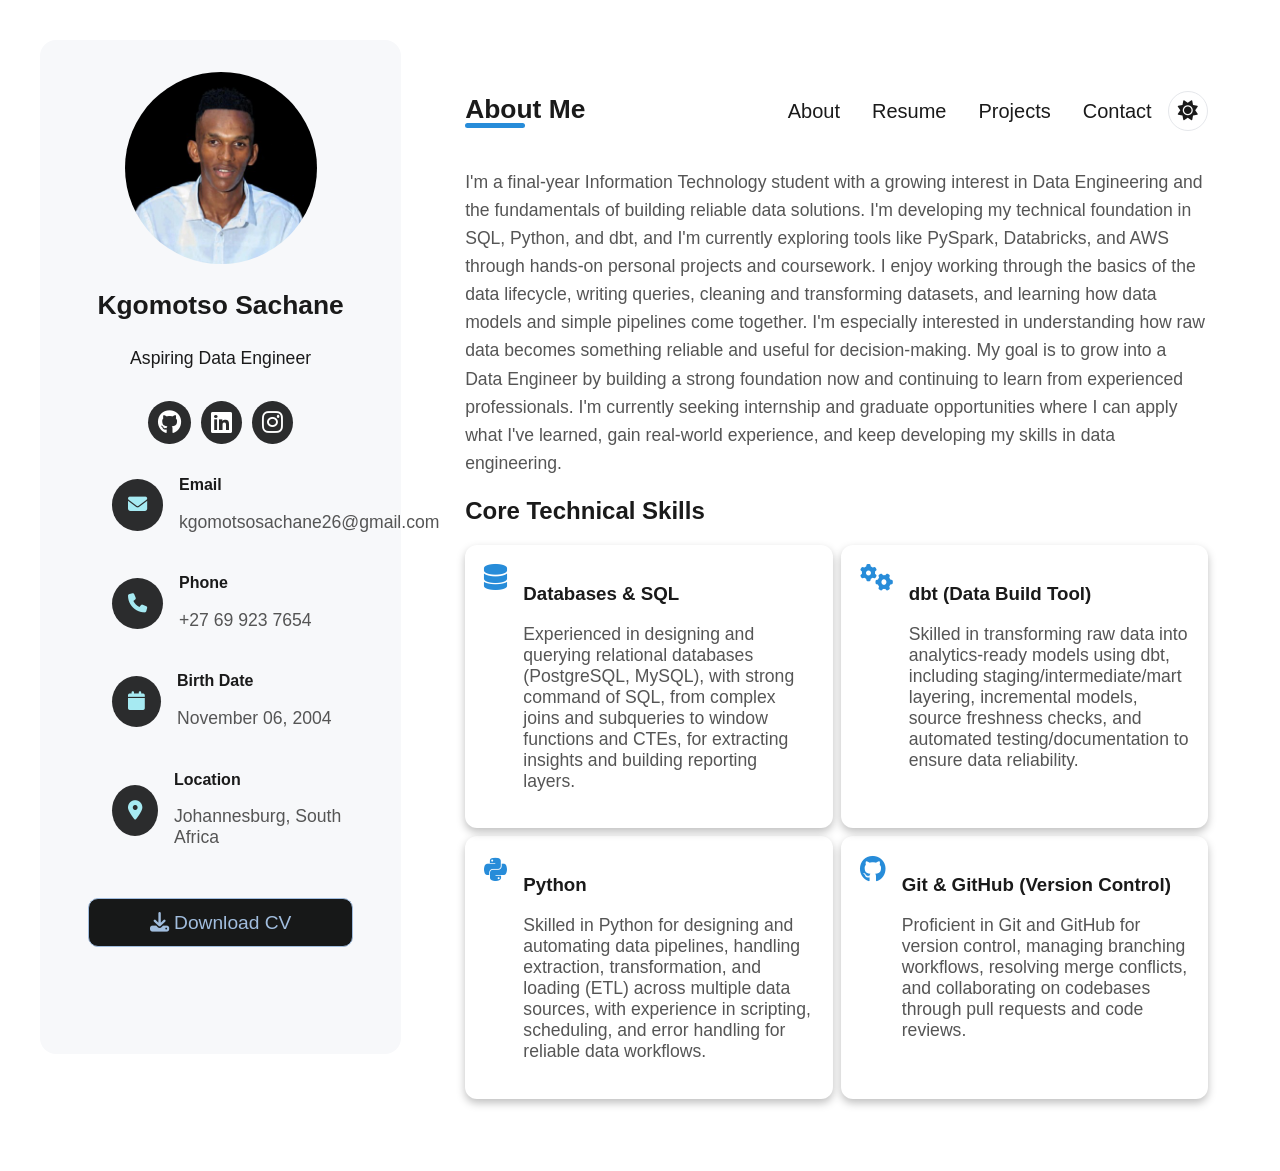
==== index.html @ eabf87fd "add potfolio pages and styling" ====
<!DOCTYPE html>
<html lang="en">

<head>
    <meta charset="UTF-8">
    <meta name="viewport" content="width=device-width, initial-scale=1.0">
    <title>Kgomotso-Sachane-Portfolio</title>
    <link rel="stylesheet" href="css/variables.css">
    <link rel="stylesheet" href="css/style.css">
    <link rel="stylesheet" href="css/layout.css">
    <link rel="stylesheet" href="css/components.css">
    <link rel="stylesheet" href="css/theme-toggle.css">
    <link rel="stylesheet" href="https://cdnjs.cloudflare.com/ajax/libs/font-awesome/6.5.1/css/all.min.css">
</head>

<body>

    <div class="container">

        <aside>

            <div class="profile">
                <img src="assets/images/profile.jpg" alt="Profile Picture">
            </div>

            <h3 class="name">Kgomotso Sachane</h3>
            <p class="role">Aspiring Data Engineer</p>

            <span class="underline"></span>


            <div class="social-links">
                <a href="https://github.com/kgomotsosachane" target="_blank">
                    <i class="fa-brands fa-github"></i>
                </a>

                <a href="https://www.linkedin.com/in/kgomotso-sachane/" target="_blank">
                    <i class="fa-brands fa-linkedin"></i>
                </a>

                <a href="https://www.instagram.com/kgomotso_sachane26/" target="_blank">
                    <i class="fa-brands fa-instagram"></i>
                </a>
            </div>


            <ul>

                <li>
                    <div class="contact-group">

                        <div class="contact-icon">
                            <i class="fas fa-envelope"></i>
                        </div>

                        <div class="contact-text">
                            <h3>Email</h3>
                            <a href="mailto:kgomotsosachane@gmail.com">
                                <p>kgomotsosachane26@gmail.com</p>
                            </a>
                        </div>

                    </div>
                </li>

                <li>
                    <div class="contact-group">
                        <div class="contact-icon">
                            <i class="fas fa-phone"></i>
                        </div>

                        <div class="contact-text">
                            <h3>Phone</h3>
                            <a href="tel:+27699237654">
                                <p>+27 69 923 7654</p>
                            </a>
                        </div>
                    </div>
                </li>

                <li>

                    <div class="contact-group">
                        <div class="contact-icon">
                            <i class="fas fa-calendar"></i>
                        </div>

                        <div class="contact-text">
                            <h3>Birth Date</h3>
                            <p>November 06, 2004</p>
                        </div>
                    </div>

                </li>

                <li>
                    <div class="contact-group">
                        <div class="contact-icon">
                            <i class="fas fa-map-marker-alt"></i>
                        </div>

                        <div class="contact-text">
                            <h3>Location</h3>
                            <p>Johannesburg, South Africa</p>
                        </div>
                    </div>

                </li>

            </ul>

            <div class="resume-link">
                <a href="documents/Resume.pdf" target="_blank">
                    <i class="fas fa-download"></i>
                    Download CV
                </a>
            </div>


        </aside>

        <main>

            <section id="about" class="page active">

                <div class="nav-hero">

                    <h1 class="title">
                        About Me
                    </h1>

                    <nav class="navbar">
                        <ul class="nav-list">
                            <li><a href="#about" data-target="about" class="active">About</a></li>
                            <li><a href="#resume" data-target="resume">Resume</a></li>
                            <li><a href="#projects" data-target="projects">Projects</a></li>
                            <li><a href="#contact" data-target="contact">Contact</a></li>
                        </ul>

                        <button class="theme-toggle" type="button" aria-label="Toggle light mode" aria-pressed="false">
                            <i class="fa-solid fa-sun"></i>
                            <i class="fa-solid fa-moon"></i>
                        </button>
                    </nav>


                    <span class="nav-underline"></span>

                </div>


                <p class="about-text">
                    I'm a final-year Information Technology student with a growing interest in Data Engineering and the
                    fundamentals of building reliable data solutions. I'm developing my technical foundation in SQL,
                    Python, and dbt, and I'm currently exploring tools like PySpark, Databricks, and AWS through
                    hands-on personal projects and coursework.

                    I enjoy working through the basics of the data lifecycle, writing queries, cleaning and
                    transforming datasets, and learning how data models and simple pipelines come together. I'm
                    especially interested in understanding how raw data becomes something reliable and useful for
                    decision-making.

                    My goal is to grow into a Data Engineer by building a strong foundation now and continuing to learn
                    from experienced professionals. I'm currently seeking internship and graduate opportunities where I
                    can apply what I've learned, gain real-world experience, and keep developing my skills in data
                    engineering.

                </p>

                <h2 class="skills-title; font-size: 2rem;">Core Technical Skills</h2>

                <div class="skills-container">

                    <div class="skill">

                        <div>

                            <i class="fa-solid fa-database" style="color: var(--color-accent-light);"></i>

                            <span>
                                <h3>Databases & SQL</h3>
                                <p>
                                    Experienced in designing and querying relational databases (PostgreSQL, MySQL), with
                                    strong command of SQL, from complex joins and subqueries to window functions and
                                    CTEs, for extracting insights and building reporting layers.
                                </p>
                            </span>
                        </div>


                    </div>

                    <div class="skill">
                        <div>

                            <i class="fa-solid fa-gears" style="color: var(--color-accent-light);"></i>

                            <span>
                                <h3>dbt (Data Build Tool)</h3>
                                <p>
                                    Skilled in transforming raw data into analytics-ready models using dbt, including
                                    staging/intermediate/mart layering, incremental models, source freshness checks, and
                                    automated testing/documentation to ensure data reliability.
                                </p>
                            </span>

                        </div>

                    </div>

                    <div class="skill">

                        <div>

                            <i class="fa-brands fa-python" style="color: var(--color-accent-light);"></i>
                            <span>
                                <h3>Python</h3>
                                <p>
                                    Skilled in Python for designing and automating data pipelines, handling extraction,
                                    transformation, and loading (ETL) across multiple data sources, with experience in
                                    scripting, scheduling, and error handling for reliable data workflows.
                                </p>
                            </span>


                        </div>


                    </div>

                    <div class="skill">

                        <div>

                            <i class="fa-brands fa-github" style="color: var(--color-accent-light);"></i>
                            <span>

                                <h3>Git & GitHub (Version Control)</h3>
                                <p>
                                    Proficient in Git and GitHub for version control, managing branching workflows,
                                    resolving merge conflicts, and collaborating on codebases through pull requests and
                                    code reviews.
                                </p>

                            </span>
                        </div>

                    </div>

                </div>


            </section>

            <section id="resume" class="page">

                <div class="nav-hero">

                    <h1 class="title">
                        Resume
                    </h1>

                    <nav class="navbar">
                        <ul class="nav-list">
                            <li><a href="#about" data-target="about" class="active">About</a></li>
                            <li><a href="#resume" data-target="resume">Resume</a></li>
                            <li><a href="#projects" data-target="projects">Projects</a></li>
                            <li><a href="#contact" data-target="contact">Contact</a></li>
                        </ul>

                        <button class="theme-toggle" type="button" aria-label="Toggle light mode" aria-pressed="false">
                            <i class="fa-solid fa-sun"></i>
                            <i class="fa-solid fa-moon"></i>
                        </button>
                    </nav>
                </div>

                <div class="resume-container">
                    <aside class="resume-nav">
                        <h4>ABOUT</h4>
                        <h2>Why Hire Me?</h2>
                        <p>
                            I deliver clean, efficient data pipelines. Fast learner. Problem-solver who prioritizes
                            collaboration and results.
                        </p>

                        <ul class="resume-menu">
                            <li>
                                <a href="#overview" data-target="resume" class="active">
                                    <i class="fa-solid fa-house"></i>
                                    <p>Overview</p>
                                </a>
                            </li>

                            <li>
                                <a href="#experience" data-target="experience">
                                    <i class="fa-regular fa-user"></i>
                                    <p>Experience</p>
                                </a>
                            </li>

                            <li>
                                <a href="#education" data-target="education">
                                    <i class="fa-solid fa-book"></i>
                                    <p>Education</p>
                                </a>
                            </li>

                            <li>
                                <a href="#technologies" data-target="technologies">
                                    <i class="fa-solid fa-code"></i>
                                    <p>Technologies</p>
                                </a>

                            </li>
                        </ul>
                    </aside>

                    <div class="resume-section" id="resume" class="overview">
                        <h1><span>Resume</span></h1>
                        <p>
                            <span style="font-size: 1.2rem;">
                                Aspiring Data Engineer with hands-on coursework and project experience in building
                                scalable data pipelines.
                            </span>
                        </p>

                        <span>
                            <a href="documents/Resume.pdf" target="_blank">
                                <i class="fas fa-download"></i>
                                Download Resume
                            </a>
                        </span>

                        <h4 style="color: rgb(36, 119, 178); font-weight: 600; font-size: 1rem;">NAVIGATE</h4>
                        <h2>Explore Sections</h2>

                        <div class="explore-cards">
                            <a href="#experience" data-target="experience" class="card">
                                <div class="card-header">
                                    <i class="fa-regular fa-user"></i>
                                    <h3>Experience</h3>
                                </div>
                                <p>
                                    Hands-on experience with SQL and modern data platforms, including querying, data
                                    analysis, and supporting data workflows
                                </p>
                            </a>

                            <a href="#education" data-target="education" class="card">
                                <div class="card-header">
                                    <i class="fa-solid fa-book"></i>
                                    <h3>Education</h3>
                                </div>
                                <p>Academic foundation in Information Technology and continuous learning.</p>
                            </a>

                            <a href="#technologies" data-target="technologies" class="card">
                                <div class="card-header">
                                    <i class="fa-solid fa-code"></i>
                                    <h3>Technologies</h3>
                                </div>
                                <p>5+ Technologies mastered</p>
                            </a>
                        </div>

                    </div>

                    <div class="resume-section" id="experience" class="expericene">
                        <h1>Experience</h1>

                    </div>

                    <div class="resume-section" id="education" class="education">
                        <h1>Educational Background</h1>
                        <p>
                            <span style="font-size: 1.1rem;">
                                A dedicated data engineer with a strong educational foundation in <span
                                    style="color: rgb(33, 91, 184);">Information Tehnology</span>,
                                continuously expanding my knowledge through hands-on experience and lifelong learning.
                            </span>
                        </p>

                        <div class="edu-card-group">
                            <div class="edu-card">
                                <h3>2024 - 2026</h3>
                                <h2>Dip Information Technology</h2>
                                <p>Vaal University of Tehnology</p>
                                <p>Vanderbijlpark, South Africa</p>
                            </div>

                            <div class="edu-card">
                                <h3>2018 - 2023</h3>
                                <h2>National Senior Certificate</h2>
                                <p>Zitikeni Secondary School</p>
                                <p>Gauteng, South Africa</p>
                            </div>

                            <div class="edu-card">
                                <h3>2011 - 2017</h3>
                                <h2>Primary Education</h2>
                                <p>Moriting Primary Shool</p>
                                <p>Gauteng, South Africa</p>
                            </div>
                        </div>

                        <p style="font-size: 1.25rem; font-weight: 600;">Mindset</p>
                        <h2 style="font-size: 1.85rem;">Learning Philosophy</h2>

                        <div class="mindset-cards">

                            <div class="m-card">
                                <h2>01</h2>
                                <h3>Continuous Learning</h3>

                                <p>
                                    Stay current with evolving technologies through courses, documentation, and hands-on
                                    experimentation.
                                </p>
                            </div>

                            <div class="m-card">
                                <h2>02</h2>
                                <h3>Practical Application</h3>

                                <p>
                                    Bridge academic theory with real-world problem-solving and industry best practices.
                                </p>
                            </div>

                            <div class="m-card">
                                <h2>03</h2>
                                <h3>Knowledge Sharing</h3>

                                <p>
                                    Mentor upcoming data analysts/engineers and contribute to team growth through
                                    documentation and
                                    training.
                                </p>
                            </div>

                            <div class="m-card">
                                <h2>04</h2>
                                <h3>Innovation Focus</h3>

                                <p>
                                    Apply solid foundations to explore emerging technologies and create creative
                                    solutions.
                                </p>
                            </div>
                        </div>

                    </div>

                    <div class="resume-section" class="tehnologies" id="technologies">
                        <h1>
                            Technical Skills & <span
                                style="color: rgb(73, 126, 212); background: linear-gradient(to right, rgb(33, 91, 184), #00c6ff); -webkit-background-clip: text; -webkit-text-fill-color: transparent;">Technologies</span>
                        </h1>

                    </div>
                </div>
            </section>


            <section id="projects" class="page">
                <div class="nav-hero">

                    <h1 class="title">
                        Projects
                    </h1>

                    <nav class="navbar">
                        <ul class="nav-list">
                            <li><a href="#about" data-target="about" class="active">About</a></li>
                            <li><a href="#resume" data-target="resume">Resume</a></li>
                            <li><a href="#projects" data-target="projects">Projects</a></li>
                            <li><a href="#contact" data-target="contact">Contact</a></li>
                        </ul>

                        <button class="theme-toggle" type="button" aria-label="Toggle light mode" aria-pressed="false">
                            <i class="fa-solid fa-sun"></i>
                            <i class="fa-solid fa-moon"></i>
                        </button>
                    </nav>
                </div>
            </section>


            <section id="contact" class="page">

                <div class="nav-hero">

                    <h1 class="title">
                        Contact Me
                    </h1>

                    <nav class="navbar">
                        <ul class="nav-list">
                            <li><a href="#about" data-target="about" class="active">About</a></li>
                            <li><a href="#resume" data-target="resume">Resume</a></li>
                            <li><a href="#projects" data-target="projects">Projects</a></li>
                            <li><a href="#contact" data-target="contact">Contact</a></li>
                        </ul>

                        <button class="theme-toggle" type="button" aria-label="Toggle light mode" aria-pressed="false">
                            <i class="fa-solid fa-sun"></i>
                            <i class="fa-solid fa-moon"></i>
                        </button>
                    </nav>
                </div>

                <div class="get-in-touch">

                    <h2>Get in Touch</h2>
                    <p>
                        I'm always open to discussing new opportunities, interesting projects, or just having a
                        conversation
                        about technology and software development.
                    </p>

                    <div class="contact-form">
                        <form action="/submit-form" method="POST" novalidate>

                            <div class="field-row">
                                <div class="field" data-field="name">
                                    <label for="name">Your Name</label>
                                    <input type="text" id="name" name="name" placeholder="Your name" autocomplete="name"
                                        required>
                                    <p class="err">Name is required.</p>
                                </div>

                                <div class="field" data-field="email">
                                    <label for="email">Email</label>
                                    <input type="email" id="email" name="email" placeholder="email@example.com"
                                        autocomplete="email" required>
                                    <p class="err">Email is required.</p>
                                </div>
                            </div>

                            <div class="field" data-field="subject">
                                <label for="subject">Subject</label>
                                <input type="text" id="subject" name="subject" placeholder="Project Discussion"
                                    autocomplete="off" required>
                                <p class="err">Subject is required.</p>
                            </div>

                            <div class="field" data-field="message">
                                <label for="message">Message</label>
                                <textarea id="message" name="message" placeholder="Message" rows="6"
                                    required></textarea>
                                <p class="err">Message is required.</p>
                            </div>

                            <button type="submit">
                                Send Message
                                <i class="fa-regular fa-paper-plane" style="color: rgb(213, 217, 219);"></i>
                            </button>

                        </form>
                    </div>
                </div>

            </section>


        </main>

    </div>

    <script src="js/resume-links.js"></script>
    <script src="js/theme-toggle.js"></script>
    <script src="js/nav.js"></script>
    <script src="js/main.js"></script>


</body>

</html>
---- css/variables.css ----
:root {

    /* Brand / accent */
    --color-accent-light: #278cd9;
    --color-accent : #2572d0;
    --color-accent-contrast: #ffffff;

    /* Dark theme (default) */ 
    --color-bg: #14151a;
    --color-bg-panel: #1c1e24;
    --color-text: #f7f2f2;
    --color-text-muted: #b5b8c2;
    --color-border: #2e313a;
    --color-card-bg: #1c1e24;

    /* Spacing (optional, add more as needed) */
    --space-sm: 8px;
    --space-md: 16px;
    --space-lg: 32px;

    /* Radius */
    --radius-sm: 6px;
    --radius-md: 10px;
    --radius-lg: 12px;

    --font-size-xs: 0.75rem;
    --font-size-sm: 0.875rem;
    --font-size-md: 1.1rem;
    --font-size-lg: 1.25rem;
    --font-size-xl: 1.65rem;
    --font-size-xxl: 2rem;

    --font-weight-normal: 400;
    --font-weight-medium: 500;
    --font-weight-bold: 600;

    --line-height-tight: 1.2;
    --line-height-normal: 1.6;
    --line-height-loose: 1.75;

    /* Padding */
    --padding-xs: 0.25rem;  /* 4px */
    --padding-sm: 0.5rem;   /* 8px */
    --padding-md: 1.2rem;   /* 16px */
    --padding-lg: 2rem;     /* 32px */
    --padding-xl: 3rem;     /* 48px */

    /* Margin */
    --margin-xs: 0.25rem;  /* 4px */
    --margin-sm: 0.5rem;   /* 8px */
    --margin-md: 1rem;     /* 16px */
    --margin-lg: 2rem;     /* 32px */
    --margin-xl: 3rem;     /* 48px */

    /* Status colors */
    --color-success: #2fb670;
    --color-warning: #e0a63a;
    --color-error: #e05a5a;
    --color-info: #3a7bc0;

    --shadow-sm: 0 0.0625rem 0.125rem rgba(0, 0, 0, 0.2);
    --shadow-md: 0 0.25rem 0.5rem rgba(0, 0, 0, 0.25);
    --shadow-lg: 0 0.625rem 1.5rem rgba(0, 0, 0, 0.3);
}

body.light-mode {
    --color-bg: #ffffff;
    --color-bg-panel: #f7f8fa;
    --color-text: #1a1a1a;
    --color-text-muted: #555555;
    --color-border: #e5e7eb;
    --color-card-bg: #ffffff;
}
---- css/style.css ----
.page {
  display: none;
}

.page.active {
  display: block;
}

.page {
  display: none;
  opacity: 0;
  transition: opacity 0.3s ease;
}

.page.active {
  display: block;
  opacity: 1;
}
---- css/layout.css ----
.container {
    max-width: 1500px;
    margin: 0 auto;
    padding: var(--padding-lg);
    display: flex;
    justify-content: space-between;
    gap: 2rem;
}

main {
    width: 75%;
    float: right;
    padding: var(--padding-lg);
    border-radius: var(--padding-lg);
    min-width: 0;  
}

aside {
    width: 30%;
    height: 950px;
    float: left;
    position: sticky;
    top: 0;
    left: 0;
    padding: 2rem;
    border-radius: 1rem;
    min-width: 0;
}

.profile img {
    display: block;
    margin: 0 auto;
    width: 100%;
    border-radius: 50%;
    height: 12rem;
    width: 12rem;
}

.contact-group {
    display: flex;
    align-items: center;
    gap: 1rem;
    margin-bottom: var(--margin-sm);
}

.social-links {
    text-align: center;
}

.navbar {
    display: flex;
    align-items: center;
    justify-content: space-between;
    gap: 16px;
}

.nav-hero {
    display: flex;
    justify-content: space-between;
}

nav ul {
    list-style: none;
    display: flex;
    gap: 1rem;
}

.nav-list {
    display: flex;
    gap: 2rem;
    list-style: none;
}

.nav-underline {
    position: absolute;
    bottom: 0;
    left: 0;
    height: 0.2rem;
    transition: left 0.3s ease, width 0.3s ease;
}

.title {
    position: relative;
    display: inline-block;
    padding-bottom: 0.2rem;
}

.core-skills {
    display: flex;
    gap: 8rem;
}

.core-skills img {
    height: 8rem;
    width: 36rem;
    margin-top: 1rem;
}

.skills-container {
    display: grid;
    grid-template-columns: repeat(2, 1fr);
    grid-gap: 0.5rem;
}

/* resume section */

.resume-container {
    display: flex;
    gap: 40px;
    align-items: flex-start;
}

.resume-link {
    text-align: center;
    margin-top: 1rem;
    margin-bottom: var(--margin-sm);
}

.resume-nav {
    flex: 0 0 280px;
    padding: 32px 24px;
    position: sticky;
    top: 20px;
}

.resume-nav ul {
    list-style: none;
    padding: 0;
    margin: 0;
    display: flex;
    flex-direction: column;
    gap: 4px;
}

.resume-nav ul li a {
    display: flex;
    align-items: center;
    gap: 12px;
    padding: 10px 12px;
    border-radius: 6px;
    text-decoration: none;
}

.resume-nav ul li a p {
    margin: 0;
}

.rusume-nav ul li i {
    margin-left: 1rem;
}

.explore-cards {
    display: grid;
    grid-template-columns: repeat(3, 1fr);
    grid-gap: 1rem;
    height: 10rem;
}

.mindset-cards {
    display: grid;
    grid-template-columns: repeat(2, 4fr);
    grid-gap: 1rem;
}

.mindset-cards .m-card h2{
    font-size: 3rem;
    height: 2rem;
}


/* contact section */

.field-row {
    display: flex;
    gap: 1rem;
}

.field-row .field {
    margin-bottom: 0;
}

.get-in-touch {
    max-width: 700px;
    margin: 0 auto;
    padding: 60px 20px;
}

.get-in-touch h4 {
    margin-bottom: 8px;
}

.get-in-touch h2 {
    margin-bottom: 16px;
}

.get-in-touch>p {
    margin-bottom: 32px;
}

/* Form container */
.contact-form form {
    display: flex;
    flex-direction: column;
    gap: 20px;
}

/* Row layout for name + email side by side */
.field-row {
    display: flex;
    gap: 20px;
}

.field-row .field {
    flex: 1;
}

/* Shared field layout (name, email, subject, message) */
.field {
    display: flex;
    flex-direction: column;
}

.field label {
    margin-bottom: 6px;
}

.field input,
.field textarea {
    padding: 12px 14px;
}

.field textarea {
    resize: vertical;
    min-height: 140px;
}

.field .err {
    margin-top: 4px;
}

/* Submit button positioning */
.contact-form button[type="submit"] {
    align-self: flex-start;
    padding: 12px 28px;
}

/* Responsive: stack name/email on small screens */
@media (max-width: 600px) {
    .field-row {
        flex-direction: column;
        gap: 20px;
    }
}


/* ==========================================================================
   Resume — LAYOUT (append to layout.css)
   ========================================================================== */

/* Main content area next to sidebar */
.overview {
    flex: 1;
    min-width: 0;
}

.overview .explore-cards {
    display: flex;
    gap: 20px;
    margin-top: 20px;
}

.overview .card {
    flex: 1;
    padding: 24px;
    text-decoration: none;
}

.card-header {
    display: flex;
    align-items: center;
    gap: 10px;
    margin-bottom: 8px;
}

.card-header h3 {
    margin: 0;
}
---- css/components.css ----
* {
    font-family: 'Poppins', sans-serif;
}

body {
    background-color: var(--color-bg);
    color: var(--color-text);
    transition: background-color 0.2s ease, color 0.2s ease;
    cursor: pointer;
}

.container,
main,
aside,
.page {
    background-color: var(--color-bg);
    color: var(--color-text);
    transition: background-color 0.2s ease, color 0.2s ease;
}

aside {
    background-color: var(--color-bg-panel);
}

.name {
    text-align: center;
    font-size: var(--font-size-xl);
}

.role {
    text-align: center;
    color: #ffffff;
    font-size: 1.1rem;
    margin-bottom: 2rem;
}

.social-links a {
    text-decoration: none;
    margin: 0.2rem;
}

.social-links a i {
    color: var(--color-accent-contrast);
    font-size: 1.5rem;
    padding: 0.6rem;
    border-radius: 50%;
    background-color: #2b2c2d;
}

.social-links a:hover i {
    transition: all 0.3s ease-in-out;
    color: #7516ce;
}


li {
    list-style: none;
}

li a {
    text-decoration: none;
}

.contact-icon i {
    color: #a6eaf2;
    font-size: 1.2rem;
    padding: 1rem;
    border-radius: 50%;
    background-color: #2b2c2d;
}

.contact-text {
    color: #ffffff;
    font-size: 0.8rem;
}

.contact-text h3 {
    font-size: 1rem;
    color: #9b9898;
}

.contact-text p {
    font-size: var(--font-size-md);
}

.nav-list a {
    text-decoration: none;
    font-size: var(--font-size-lg);
    font-weight: var(--font-weight-normal);
}

.nav-list a:hover {
    color: var(--color-accent);
}

.nav-list a.active {
    color: var(--color-accent);
    font-weight: 400;
}

.title {
    font-size: var(--font-size-xl);
    text-align: center;
}

.title::after {
    content: "";
    position: absolute;
    left: 0;
    bottom: 0;
    width: 60px;
    height: 5px;
    background-color: var(--color-accent-light);
    border-radius: var(--radius-sm);
}

.about-text {
    font-size: var(--font-size-md);
    max-width: 55rem;
    line-height: var(--line-height-normal);
}

.core-skills h1 {
    font-size: var(--font-size-xl);
    margin-top: 2.5rem;
}

.skill {
    box-shadow: var(--shadow-md);
    padding: var(--padding-md);
    border-radius: var(--radius-lg);
}

.skill div {
    display: flex;
    gap: 1rem;
}

.skill i {
    font-size: var(--font-size-xl);
}

.skill p {
    font-size: var(--font-size-md);
}

/* resume section */

.resume-link a {
    text-decoration: none;
    color: #a1bdde;
    font-size: 1.2rem;
    padding: 0.8rem;
    border: 1px solid;
    border-radius: 10px;
    margin-top: 1rem;
    width: 80%;
    display: inline-block;
    background-color: #171818;
}

.nav-list a {
    color: var(--color-text);
}

.resume-section {
    display: none;
    width: 100%;
}

.resume-section.active {
    display: block;
    animation: fadeUp 0.6s ease forwards;
}

@keyframes fadeUp {
    from {
        opacity: 0;
        transform: translateY(20px);
    }

    to {
        opacity: 1;
        transform: translateY(0);
    }
}

.resume-content {
    position: relative;
}

.resume-nav {
    height: auto;
}


.resume-nav ul li a.active {
    background-color: var(--color-accent);
}

.resume-nav .resume-menu li {
    border: 1.8px solid var(--color-border);
    border-radius: var(--radius-md);
    margin-bottom: var(--margin-sm);
}

.resume-nav ul li a {
    color: var(--color-text);
    font-weight: var(--font-weight-normal);
    padding: var(--padding-md);
    transition: background-color 0.2s ease, color 0.2s ease;
}

.resume-nav ul li a i {
    text-align: center;
    color: var(--color-accent);
}

.resume-nav ul li a:hover {
    background-color: var(--color-accent-light);
    transition: 0.2s ease;
}

.resume-nav ul li a:hover p,
.resume-nav ul li a:hover i {
    color: var(--color-accent-contrast);
}

.resume-nav ul li a.active i,
.resume-nav ul li a {
    color: var(--color-accent-contrast);
}

.overview h1,
.overview h2,
.overview h4 {
    color: var(--color-text);
}

.overview>p {
    color: var(--color-text-muted);
}

span a {
    background-color: var(--color-accent);
    color: var(--color-accent-contrast);
    font-size: var(--font-size-md);
    font-weight: var(--font-weight-normal);
    text-decoration: none;
    border-radius: var(--radius-md);
    padding: var(--padding-md);
    margin-top: var(--margin-md);
    margin-bottom: var(--margin-md);
    display: inline-block;
}

/* Explore cards */

.explore-cards a {
    box-sizing: border-box;
    background-color: none;
    border: 1px solid var(--color-border);
    border-radius: var(--radius-md);
    text-decoration: none;
    width: 14rem;
    height: 16rem;
    padding: var(--padding-lg);
    transition: box-shadow 0.2s ease, transform 0.2s ease;
}

.card {
    color: var(--color-text);
}

.card-header h3 {
    color: var(--color-text);
    font-size: var(--font-size-lg);
}

.explore-cards a i {
    color: var(--color-accent-light);
    font-size: var(--font-size-lg);
}

.card:hover {
    border-top: 0.4rem solid var(--color-accent);
    box-shadow: 0 4px 14px rgba(0, 0, 0, 0.08);
    transform: translateY(-2px);
    transition: 0.5s ease;
}

.card::after {
    content: "Explore →";
    display: block;
    margin-top: var(--margin-md);
    font-size: var(--font-size-sm);
    font-weight: var(--font-weight-bold);
    opacity: 0;
    transform: translateY(4px);
    transition: opacity 0.2s ease, transform 0.2s ease;
}

.card:hover::after {
    opacity: 1;
    transform: translateY(0);
}

/* eduation section */

.edu-card {
    background-color: var(--color-bg-panel);
    box-shadow: 0px 4px 8px rgba(0, 0, 0, 0.2);
    padding: var(--padding-md);
    width: 100%;
    border-radius: var(--radius-lg);
    border-left: 8px solid var(--color-accent);
    margin-bottom: var(--margin-md);
}

.edu-card:hover h2 {
    color: var(--color-accent);
    transition: 0.5s ease;
}

.edu-card:hover {
    border-left: 8px solid #ac2525;
    transition: 0.5s ease;
}

.edu-card h3 {
    font-size: var(--font-size-sm);
    font-weight: var(--font-weight-bold);
}

.edu-card h2 {
    font-size: var(--font-size-xl);
    font-weight: var(--font-weight-bold);
}

.mindset-cards .m-card {
    text-decoration: none;
    box-sizing: border-box;
    background-color: none;
    border: 1px solid var(--color-border);
    border-radius: var(--radius-md);
    box-shadow: 0px 4px 8px rgba(0, 0, 0, 0.2);
    padding: 1rem;
    transition: box-shadow 0.2s ease, transform 0.2s ease;
}

.m-card h2 {
    font-size: var(--font-size-lg);
    font-weight: var(--font-weight-bold);
}

/* contact section */

.get-in-touch {
    animation: fadeUp 0.6s ease forwards;
}

.get-in-touch h2 {
    text-transform: uppercase;
    letter-spacing: 1px;
    font-size: var(--font-size-xxl);
    color: var(--color-text);
}

.get-in-touch>p {
    color: var(--color-text-muted);
    line-height: 1.6;
    font-size: var(--font-size-md);
}

/* Field labels */
.field label {
    color: var(--color-text);
    font-size: var(--font-size-md);
    font-weight: var(--font-weight-normal);
}

/* Inputs and textareas */
.field input,
.field textarea {
    background-color: var(--color-bg-panel);
    color: var(--color-text);
    border: 1px solid var(--color-border);
    border-radius: var(--radius-sm);
    font-size: var(--font-size-lg);
    font-family: inherit;
    transition: border-color 0.2s ease, box-shadow 0.2s ease;
}

.field input:focus,
.field textarea:focus {
    outline: none;
    border-color: var(--color-accent);
    box-shadow: 0 0 0 2px rgba(72, 139, 210, 0.15);
}

.field .err {
    display: none;
    color: #d64545;
    font-size: 0.82rem;
}

.field.invalid input,
.field.invalid textarea {
    border-color: #d64545;
}

.field.invalid .err {
    display: block;
}

.contact-form button[type="submit"] {
    background-color: var(--color-accent);
    color: var(--color-accent-contrast);
    width: 100%;
    border: none;
    border-radius: var(--radius-sm);
    padding: var(--padding-md);
    font-size: var(--font-size-lg);
    font-weight: var(--font-weight-bold);
    cursor: pointer;
    transition: background-color 0.2s ease;
}

.contact-form button[type="submit"]:hover {
    background-color: var(--color-accent-light);
}

/* theme */

.theme-toggle {
    background: none;
    border: 1px solid var(--color-border);
    cursor: pointer;
    padding: var(--padding-md);
    display: flex;
    align-items: center;
    justify-content: center;
    border-radius: 50%;
    height: 1rem;
    width: 1rem;
    transition: background-color 0.2s ease;
    flex-shrink: 0;
}

.theme-toggle:hover {
    background-color: #b5b8c2;
    transition: 1.2s ease;
}

.theme-toggle i {
    font-size: var(--font-size-lg);
    text-align: center;
    color: var(--color-text);
}

/* Dark mode (default): show moon, hide sun */
.theme-toggle .fa-sun {
    display: none;
}

.theme-toggle .fa-moon {
    display: inline-block;
}

/* Light mode: show sun, hide moon */
body.light-mode .theme-toggle .fa-sun {
    display: inline-block;
}

body.light-mode .theme-toggle .fa-moon {
    display: none;
}

.role,
.contact-text h3,
.contact-text p,
.about-text,
.skills-title,
.skill h3,
.skill p,
.title {
    color: var(--color-text);
}

.contact-text p,
.about-text,
.skill p {
    color: var(--color-text-muted);
}
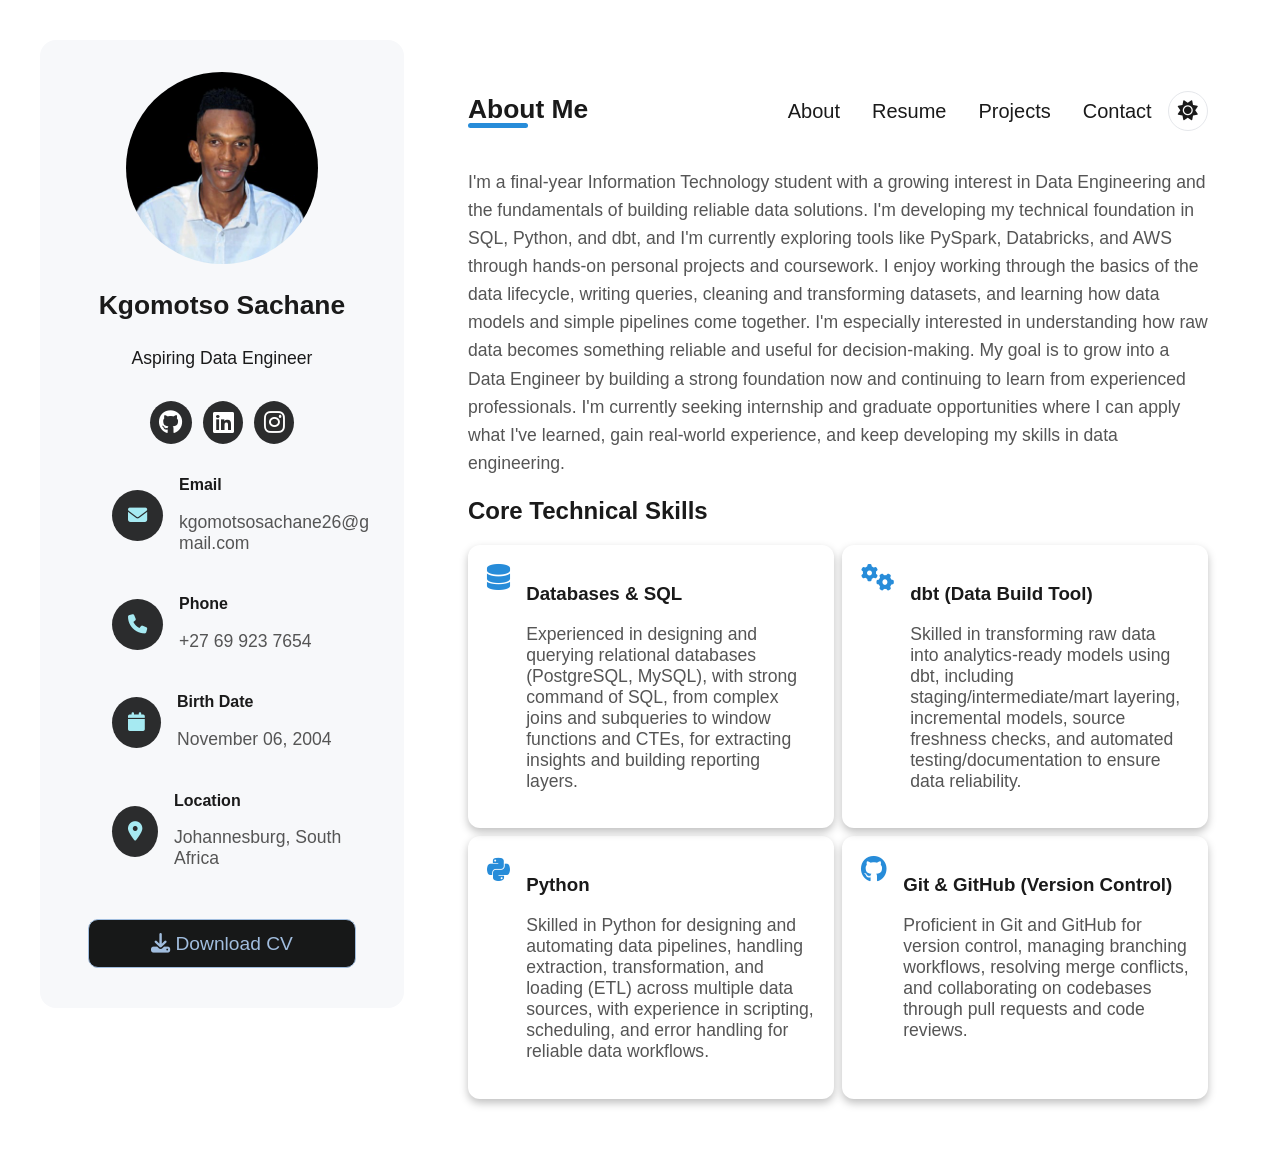
==== commit 9d248e34: "Update css links" ====
--- a/index.html
+++ b/index.html
@@ -4,12 +4,8 @@
 <head>
     <meta charset="UTF-8">
     <meta name="viewport" content="width=device-width, initial-scale=1.0">
-    <title>Kgomotso-Sachane-Portfolio</title>
-    <link rel="stylesheet" href="css/variables.css">
+    <title>Kgomotso Sachane's Portfolio</title>
     <link rel="stylesheet" href="css/style.css">
-    <link rel="stylesheet" href="css/layout.css">
-    <link rel="stylesheet" href="css/components.css">
-    <link rel="stylesheet" href="css/theme-toggle.css">
     <link rel="stylesheet" href="https://cdnjs.cloudflare.com/ajax/libs/font-awesome/6.5.1/css/all.min.css">
 </head>
 
--- a/css/style.css
+++ b/css/style.css
@@ -1,4 +1,8 @@
-
+@import url('components.css');
+@import url('layout.css');
+@import url('responsive.css');
+@import url('variables.css');
+@import url('portfolio-sections.css');
 
 .page {
   display: none;
